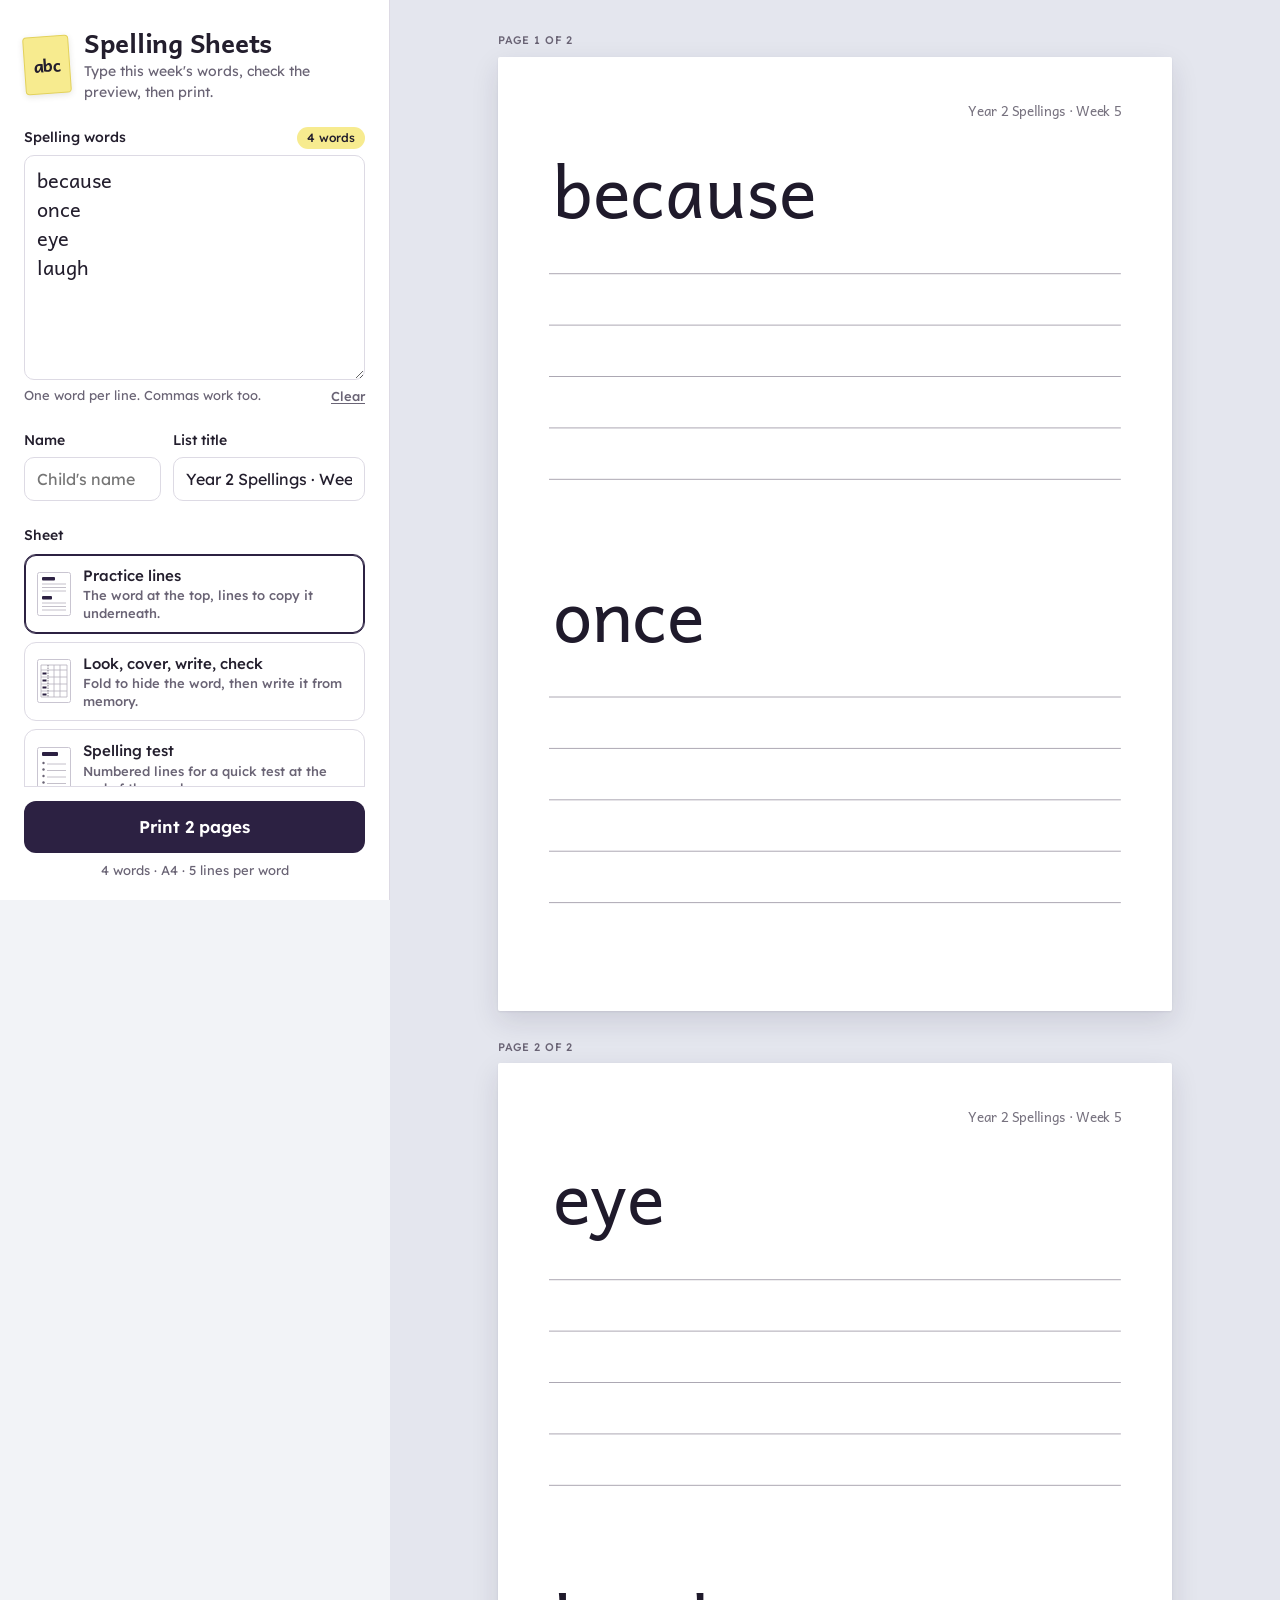
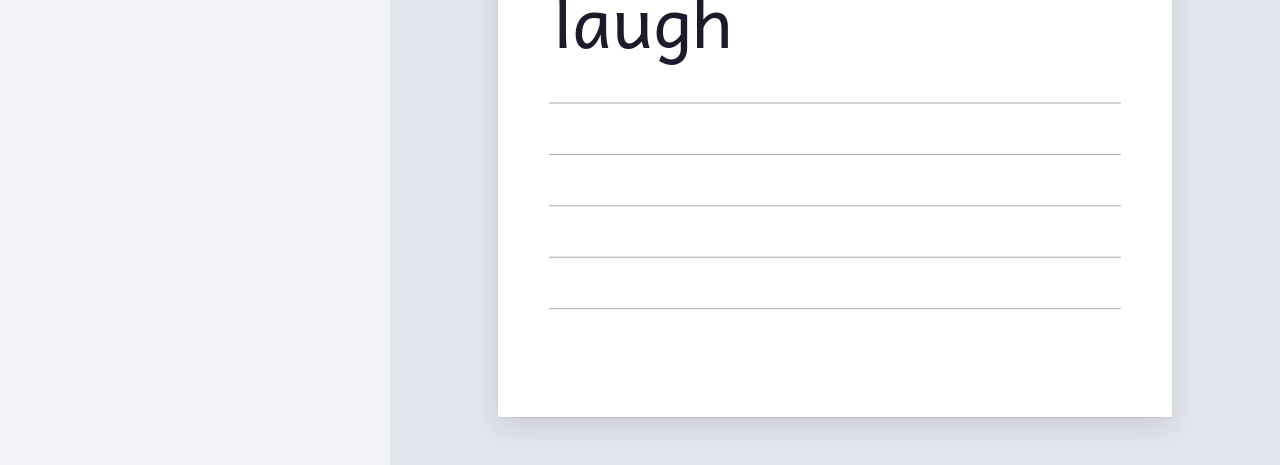
==== index.html @ 473f2532 "Add Spelling Sheets printable practice page A single offline-friendly HTML page that turns a list of" ====
<!doctype html>
<html lang="en-GB">
<head>
<meta charset="utf-8">
<meta name="viewport" content="width=device-width, initial-scale=1, viewport-fit=cover">
<title>Spelling Sheets</title>
<link rel="preconnect" href="https://fonts.googleapis.com">
<link rel="preconnect" href="https://fonts.gstatic.com" crossorigin>
<link rel="stylesheet" href="https://fonts.googleapis.com/css2?family=Andika:wght@400;700&family=Lexend:wght@400;500;600&family=Patrick+Hand&display=swap">
<style>
/* Layout: settings panel on the left, a live A4 preview on the "desk" to the right; stacks on phones. */
:root {
  --ink: #2c2142;          /* marker purple from the practice sheets */
  --ink-hover: #3d2f5c;
  --card: #f7eb8f;         /* yellow school spelling card */
  --card-edge: #e3d25a;
  --ground: #f2f3f7;
  --desk: #e4e6ee;
  --panel: #ffffff;
  --text: #231e2d;
  --muted: #6a6475;
  --line: #dddae4;
  --focus: #6a4fd6;
  --font-display: "Andika", "Century Gothic", "Avenir Next", "Trebuchet MS", sans-serif;
  --font-ui: "Lexend", "Segoe UI", "Helvetica Neue", Arial, sans-serif;
  color-scheme: light;
}

* { box-sizing: border-box; }
html, body { margin: 0; }
body {
  background: var(--ground);
  color: var(--text);
  font: 400 15px/1.5 var(--font-ui);
  -webkit-font-smoothing: antialiased;
}

.app {
  display: grid;
  grid-template-columns: minmax(320px, 390px) minmax(0, 1fr);
  min-height: 100vh;
}

/* ---------- Settings panel ---------- */
.panel {
  position: sticky;
  top: 0;
  height: 100vh;
  overflow-y: auto;
  background: var(--panel);
  border-right: 1px solid var(--line);
  padding: 28px 24px 0;
  display: flex;
  flex-direction: column;
  gap: 24px;
}

.brand { display: flex; gap: 14px; align-items: center; }
.brand-card {
  flex: none;
  width: 46px;
  height: 58px;
  border-radius: 4px;
  background: var(--card);
  border: 1px solid var(--card-edge);
  display: grid;
  place-items: center;
  font: 700 17px/1 var(--font-display);
  color: var(--text);
  transform: rotate(-4deg);
  box-shadow: 0 2px 6px rgba(60, 50, 20, 0.12);
}
.brand h1 {
  margin: 0;
  font: 700 26px/1.1 var(--font-display);
  letter-spacing: -0.01em;
}
.brand p { margin: 4px 0 0; color: var(--muted); font-size: 14px; }

.field { display: flex; flex-direction: column; gap: 6px; min-width: 0; }
.field-head { display: flex; align-items: center; justify-content: space-between; gap: 8px; }
label, legend { font-weight: 500; font-size: 14px; }
.hint { margin: 0; color: var(--muted); font-size: 13px; }

input[type="text"], textarea {
  width: 100%;
  font: 400 16px/1.4 var(--font-ui);
  color: var(--text);
  background: var(--panel);
  border: 1px solid var(--line);
  border-radius: 10px;
  padding: 10px 12px;
}
textarea {
  font: 400 20px/1.45 var(--font-display);
  resize: vertical;
  min-height: 170px;
}
input[type="text"]:focus-visible, textarea:focus-visible {
  outline: 2px solid var(--focus);
  outline-offset: 1px;
  border-color: transparent;
}

.chip {
  font-size: 12px;
  font-weight: 500;
  padding: 2px 10px;
  border-radius: 999px;
  background: var(--card);
  color: var(--text);
  font-variant-numeric: tabular-nums;
}
.link-btn {
  border: 0;
  background: none;
  padding: 2px 0;
  font: 500 13px var(--font-ui);
  color: var(--muted);
  text-decoration: underline;
  text-underline-offset: 2px;
  cursor: pointer;
}
.link-btn:hover { color: var(--text); }
.link-btn:focus-visible { outline: 2px solid var(--focus); outline-offset: 2px; border-radius: 4px; }

.pair { display: grid; grid-template-columns: 1fr 1.4fr; gap: 12px; }

fieldset { border: 0; margin: 0; padding: 0; min-width: 0; }
legend { padding: 0; margin-bottom: 8px; }

/* Sheet type cards */
.types { display: grid; gap: 8px; }
.type {
  position: relative;
  display: grid;
  grid-template-columns: 34px 1fr;
  gap: 12px;
  align-items: center;
  padding: 10px 12px;
  border: 1px solid var(--line);
  border-radius: 12px;
  cursor: pointer;
  background: var(--panel);
}
.type input { position: absolute; opacity: 0; inset: 0; margin: 0; cursor: pointer; }
.type:has(input:checked) { border-color: var(--ink); box-shadow: inset 0 0 0 1px var(--ink); }
.type:has(input:focus-visible) { outline: 2px solid var(--focus); outline-offset: 2px; }
.type svg { width: 34px; height: 44px; display: block; }
.type strong { display: block; font-weight: 500; font-size: 15px; }
.type span { display: block; color: var(--muted); font-size: 13px; line-height: 1.35; }

/* Segmented choices */
.options { display: grid; gap: 18px; }
.seg-row { display: flex; flex-wrap: wrap; gap: 6px; }
.seg-row label { position: relative; font-weight: 400; }
.seg-row input { position: absolute; opacity: 0; inset: 0; margin: 0; cursor: pointer; }
.seg-row span {
  display: inline-flex;
  align-items: center;
  justify-content: center;
  min-width: 44px;
  height: 38px;
  padding: 0 14px;
  border: 1px solid var(--line);
  border-radius: 10px;
  background: var(--panel);
  font-size: 14px;
  white-space: nowrap;
}
.seg-row label:hover span { border-color: #bdb8c8; }
.seg-row input:checked + span { background: var(--card); border-color: var(--card-edge); font-weight: 600; }
.seg-row input:focus-visible + span { outline: 2px solid var(--focus); outline-offset: 2px; }

.check { display: flex; gap: 10px; align-items: flex-start; font-weight: 400; cursor: pointer; }
.check input { width: 20px; height: 20px; margin: 1px 0 0; accent-color: var(--ink); flex: none; }
.check small { display: block; color: var(--muted); font-size: 13px; }

/* Print button stays in reach while the settings scroll */
.print-box {
  position: sticky;
  bottom: 0;
  margin-top: auto;
  padding: 14px 0 calc(20px + env(safe-area-inset-bottom, 0px));
  background: var(--panel);
  border-top: 1px solid var(--line);
  display: grid;
  gap: 8px;
}
.btn-primary {
  height: 52px;
  border: 0;
  border-radius: 12px;
  background: var(--ink);
  color: #ffffff;
  font: 600 17px var(--font-ui);
  cursor: pointer;
}
.btn-primary:hover { background: var(--ink-hover); }
.btn-primary:focus-visible { outline: 3px solid var(--focus); outline-offset: 2px; }
.btn-primary:disabled { opacity: 0.4; cursor: not-allowed; }
.summary { margin: 0; text-align: center; font-size: 13px; color: var(--muted); font-variant-numeric: tabular-nums; }

/* ---------- Preview ---------- */
.preview {
  --z: 0.6;
  background: var(--desk);
  padding: 32px 24px 48px;
  min-width: 0;
}
.sheets { display: flex; flex-direction: column; align-items: center; gap: 28px; }
.page { display: flex; flex-direction: column; gap: 8px; }
.page-label {
  margin: 0;
  font-size: 11px;
  font-weight: 500;
  letter-spacing: 0.08em;
  text-transform: uppercase;
  color: var(--muted);
}
.sheet-wrap {
  width: calc(210mm * var(--z));
  height: calc(297mm * var(--z));
  overflow: hidden;
  border-radius: 2px;
  box-shadow: 0 1px 2px rgba(35, 25, 60, 0.08), 0 10px 28px rgba(35, 25, 60, 0.12);
}
.empty {
  margin: 80px auto;
  max-width: 28ch;
  text-align: center;
  color: var(--muted);
  font-size: 16px;
}

/* ---------- The printed sheet (all sizes in mm) ---------- */
.sheet {
  width: 210mm;
  height: 297mm;
  padding: 14mm 16mm;
  background: #ffffff;
  color: #1f1a2b;
  font-family: var(--sheet-font, var(--font-display));
  overflow: hidden;
  transform: scale(var(--z));
  transform-origin: 0 0;
  display: flex;
  flex-direction: column;
}
.sheet svg { display: block; overflow: visible; }

.sheet-head {
  flex: none;
  display: flex;
  justify-content: space-between;
  gap: 6mm;
  font-size: 4.2mm;
  line-height: 1.2;
  color: #77727f;
}

.blocks { display: flex; flex-direction: column; gap: 8mm; }
.block { flex: none; display: flex; flex-direction: column; }
.model {
  flex: none;
  display: flex;
  align-items: center;
  line-height: 1;
  white-space: nowrap;
  padding-left: 1mm;
}

.lcwc { display: grid; border-top: 0.3mm solid #b5b0bd; border-left: 0.3mm solid #b5b0bd; }
.lcwc > div {
  border-right: 0.3mm solid #b5b0bd;
  border-bottom: 0.3mm solid #b5b0bd;
  display: flex;
  align-items: center;
  justify-content: center;
  min-width: 0;
}
.lcwc .th { font-size: 3.6mm; font-weight: 700; color: #4a4455; text-align: center; line-height: 1.1; padding: 0 1mm; }
.lcwc .fold { border-right: 0.5mm dashed #8d8896; }
.lcwc .look { justify-content: flex-start; padding-left: 3mm; white-space: nowrap; line-height: 1; }
.lcwc .box { width: 7mm; height: 7mm; border: 0.3mm solid #8d8896; border-radius: 1.2mm; }
.fold-note { margin: 3mm 0 0; font-size: 3.4mm; color: #77727f; }

.test-head { flex: none; display: flex; flex-direction: column; gap: 2mm; }
.test-head h2 { margin: 0; font-size: 9mm; line-height: 1; font-weight: 700; }
.test-head .sub { margin: 0; font-size: 4.4mm; color: #77727f; }
.test-meta { display: flex; justify-content: space-between; gap: 6mm; margin-top: 3mm; font-size: 4.6mm; }

/* ---------- Phones ---------- */
@media (max-width: 860px) {
  .app { grid-template-columns: minmax(0, 1fr); }
  .panel {
    position: static;
    height: auto;
    overflow: visible;
    border-right: 0;
    border-bottom: 1px solid var(--line);
    padding: 22px 16px 0;
  }
  .preview { padding: 24px 16px 150px; }
  .print-box {
    position: fixed;
    left: 0;
    right: 0;
    z-index: 10;
    padding: 12px 16px calc(12px + env(safe-area-inset-bottom, 0px));
    box-shadow: 0 -6px 20px rgba(35, 25, 60, 0.08);
  }
  .panel { padding-bottom: 8px; }
}
@media (max-width: 380px) {
  .pair { grid-template-columns: 1fr; }
}

/* ---------- Printing ---------- */
@page { size: A4 portrait; margin: 0; }
@media print {
  html, body { background: #ffffff; }
  .panel, .page-label, .empty { display: none !important; }
  .app { display: block; min-height: 0; }
  .preview { padding: 0; background: #ffffff; }
  .sheets { display: block; }
  .page { display: block; break-after: page; page-break-after: always; }
  .page:last-child { break-after: auto; page-break-after: auto; }
  .sheet-wrap { width: auto; height: auto; box-shadow: none; border-radius: 0; overflow: visible; }
  .sheet { transform: none; height: 296.5mm; }
}
@media (prefers-reduced-motion: reduce) {
  * { transition: none !important; }
}
</style>
</head>
<body>
<div class="app">
  <form class="panel" id="controls" autocomplete="off" novalidate>
    <header class="brand">
      <div class="brand-card" aria-hidden="true">abc</div>
      <div>
        <h1>Spelling Sheets</h1>
        <p>Type this week's words, check the preview, then print.</p>
      </div>
    </header>

    <div class="field">
      <div class="field-head">
        <label for="words">Spelling words</label>
        <span class="chip" id="wordCount">0 words</span>
      </div>
      <textarea id="words" name="words" rows="7" spellcheck="false" autocapitalize="off" autocorrect="off"></textarea>
      <div class="field-head">
        <p class="hint">One word per line. Commas work too.</p>
        <button type="button" class="link-btn" id="clearWords">Clear</button>
      </div>
    </div>

    <div class="pair">
      <div class="field">
        <label for="name">Name</label>
        <input type="text" id="name" name="name" autocapitalize="words" placeholder="Child's name">
      </div>
      <div class="field">
        <label for="title">List title</label>
        <input type="text" id="title" name="title">
      </div>
    </div>

    <fieldset>
      <legend>Sheet</legend>
      <div class="types">
        <label class="type">
          <input type="radio" name="type" value="practice">
          <svg viewBox="0 0 34 44" aria-hidden="true"><rect x="0.5" y="0.5" width="33" height="43" rx="2" fill="#fff" stroke="#c9c5d1"/><rect x="5" y="5" width="13" height="3.5" rx="1" fill="#2c2142"/><path d="M5 12h24M5 15.5h24M5 19h24" stroke="#b5b0bd" stroke-width="0.8"/><rect x="5" y="24" width="10" height="3.5" rx="1" fill="#2c2142"/><path d="M5 31h24M5 34.5h24M5 38h24" stroke="#b5b0bd" stroke-width="0.8"/></svg>
          <div><strong>Practice lines</strong><span>The word at the top, lines to copy it underneath.</span></div>
        </label>
        <label class="type">
          <input type="radio" name="type" value="lcwc">
          <svg viewBox="0 0 34 44" aria-hidden="true"><rect x="0.5" y="0.5" width="33" height="43" rx="2" fill="#fff" stroke="#c9c5d1"/><path d="M4 6h26v32H4zM4 11h26M4 18h26M4 25h26M4 32h26M17 6v32M23 6v32" fill="none" stroke="#b5b0bd" stroke-width="0.8"/><path d="M11 6v32" stroke="#6a6475" stroke-width="0.8" stroke-dasharray="1.5 1"/><path d="M5.5 14.5h4M5.5 21.5h4M5.5 28.5h4M5.5 35.5h4" stroke="#2c2142" stroke-width="2"/></svg>
          <div><strong>Look, cover, write, check</strong><span>Fold to hide the word, then write it from memory.</span></div>
        </label>
        <label class="type">
          <input type="radio" name="type" value="test">
          <svg viewBox="0 0 34 44" aria-hidden="true"><rect x="0.5" y="0.5" width="33" height="43" rx="2" fill="#fff" stroke="#c9c5d1"/><rect x="5" y="5" width="16" height="4" rx="1" fill="#2c2142"/><g fill="#6a6475"><circle cx="6.5" cy="16" r="1.2"/><circle cx="6.5" cy="22.5" r="1.2"/><circle cx="6.5" cy="29" r="1.2"/><circle cx="6.5" cy="35.5" r="1.2"/></g><path d="M10 17h19M10 23.5h19M10 30h19M10 36.5h19" stroke="#b5b0bd" stroke-width="0.8"/></svg>
          <div><strong>Spelling test</strong><span>Numbered lines for a quick test at the end of the week.</span></div>
        </label>
      </div>
    </fieldset>

    <div class="options">
      <fieldset data-for="practice">
        <legend>Words per page</legend>
        <div class="seg-row">
          <label><input type="radio" name="perPage" value="1"><span>1</span></label>
          <label><input type="radio" name="perPage" value="2"><span>2</span></label>
          <label><input type="radio" name="perPage" value="3"><span>3</span></label>
          <label><input type="radio" name="perPage" value="4"><span>4</span></label>
        </div>
      </fieldset>

      <fieldset>
        <legend>Line size</legend>
        <div class="seg-row">
          <label><input type="radio" name="size" value="big"><span>Big</span></label>
          <label><input type="radio" name="size" value="medium"><span>Medium</span></label>
          <label><input type="radio" name="size" value="small"><span>Small</span></label>
        </div>
      </fieldset>

      <fieldset>
        <legend>Lines</legend>
        <div class="seg-row">
          <label><input type="radio" name="lines" value="plain"><span>Plain lines</span></label>
          <label><input type="radio" name="lines" value="guides"><span>Handwriting guides</span></label>
        </div>
      </fieldset>

      <fieldset>
        <legend>Letters</legend>
        <div class="seg-row">
          <label><input type="radio" name="letters" value="print"><span>School print</span></label>
          <label><input type="radio" name="letters" value="hand"><span>Handwritten</span></label>
        </div>
      </fieldset>

      <label class="check" data-for="practice">
        <input type="checkbox" name="trace">
        <span>Trace the word first<small>Adds a pale copy of the word on the first line to write over.</small></span>
      </label>
    </div>

    <div class="print-box">
      <button type="button" class="btn-primary" id="printBtn">Print</button>
      <p class="summary" id="summary"></p>
    </div>
  </form>

  <main class="preview" id="preview" aria-label="Print preview">
    <div class="sheets" id="sheets"></div>
  </main>
</div>

<script>
(() => {
  "use strict";

  const STORE_KEY = "spelling-sheets:v1";

  // A4 in millimetres. Everything on the sheet is laid out in mm so print matches the preview.
  const PAGE_W = 210;
  const PAGE_H = 297;
  const PAD_X = 16;
  const PAD_Y = 14;
  const CONTENT_W = PAGE_W - PAD_X * 2;
  const CONTENT_H = PAGE_H - PAD_Y * 2 - 1;
  const HEAD_H = 12;
  const BLOCK_GAP = 8;
  const PX_PER_MM = 96 / 25.4;

  const FAMILIES = { print: "Andika", hand: "Patrick Hand" };
  const FALLBACK = '"Century Gothic", "Avenir Next", "Trebuchet MS", sans-serif';

  // Gap between writing lines. Handwriting guides need more room for their four lines.
  const PITCH = {
    plain: { big: 16, medium: 13, small: 10 },
    guides: { big: 24, medium: 19, small: 15 },
  };
  // Share of each line's height that the letters fill; the rest is breathing room.
  const ZONE = { plain: 0.85, guides: 0.7 };
  // Size of the model word at the top of each practice block, by words per page.
  const MODEL_SIZE = { 1: 30, 2: 22, 3: 17, 4: 14 };
  const LCWC_COLS = [48, 52, 13, 52, 13];
  const LCWC_HEADINGS = ["Look and say", "Cover and write", "Check", "Write it again", "Check"];

  const COLOURS = {
    rule: "#a9a5b0",
    guide: "#c4c0ca",
    base: "#8d8896",
    trace: "#cac6d0",
    number: "#77727f",
  };

  const DEFAULTS = {
    words: "because\nonce\neye\nlaugh",
    name: "",
    title: "Year 2 Spellings · Week 5",
    type: "practice",
    perPage: "2",
    size: "big",
    lines: "plain",
    letters: "print",
    trace: false,
  };

  const form = document.getElementById("controls");
  const preview = document.getElementById("preview");
  const sheetsEl = document.getElementById("sheets");
  const printBtn = document.getElementById("printBtn");
  const summaryEl = document.getElementById("summary");
  const wordCountEl = document.getElementById("wordCount");

  const state = loadState();

  function loadState() {
    try {
      const saved = JSON.parse(localStorage.getItem(STORE_KEY) || "null");
      if (saved && typeof saved === "object") return { ...DEFAULTS, ...saved };
    } catch (e) { /* storage unavailable: use defaults */ }
    return { ...DEFAULTS };
  }

  function saveState() {
    try { localStorage.setItem(STORE_KEY, JSON.stringify(state)); } catch (e) { /* not saved, still works */ }
  }

  // ---------- Helpers ----------

  const r2 = (n) => Math.round(n * 100) / 100;
  const plural = (n, word) => `${n} ${word}${n === 1 ? "" : "s"}`;

  function esc(text) {
    return String(text).replace(/[&<>"']/g, (c) => ({ "&": "&amp;", "<": "&lt;", ">": "&gt;", '"': "&quot;", "'": "&#39;" }[c]));
  }

  function chunk(list, size) {
    const out = [];
    for (let i = 0; i < list.length; i += size) out.push(list.slice(i, i + size));
    return out;
  }

  function parseWords(text) {
    const seen = new Set();
    return text
      .split(/[\n,;]+/)
      .map((w) => w.replace(/^\s*\d+[.)]\s*/, "").trim().replace(/\s+/g, " "))
      .filter((w) => {
        const key = w.toLowerCase();
        if (!w || seen.has(key)) return false;
        seen.add(key);
        return true;
      });
  }

  // ---------- Font measuring (so trace letters sit exactly on the lines) ----------

  const ctx = document.createElement("canvas").getContext("2d");
  const metricCache = new Map();

  function fontCss(family, weight = 400) {
    return `${weight} 100px "${family}", ${FALLBACK}`;
  }

  // Heights in em: top of tall letters, top of small letters, bottom of tails.
  function fontMetrics(family) {
    if (metricCache.has(family)) return metricCache.get(family);
    ctx.font = fontCss(family);
    const asc = ctx.measureText("bdhkl").actualBoundingBoxAscent / 100;
    const xh = ctx.measureText("xvwz").actualBoundingBoxAscent / 100;
    const desc = ctx.measureText("gjpqy").actualBoundingBoxDescent / 100;
    const ok = asc > 0.4 && xh > 0.25 && desc > 0.1 && xh < asc;
    const m = ok ? { asc, xh, desc } : { asc: 0.74, xh: 0.5, desc: 0.24 };
    metricCache.set(family, m);
    return m;
  }

  function widthEm(text, family, weight = 400) {
    ctx.font = fontCss(family, weight);
    return ctx.measureText(text).width / 100 || text.length * 0.55;
  }

  // ---------- Drawing ----------

  function hline(x1, x2, y, colour, width, dash) {
    const dashAttr = dash ? ` stroke-dasharray="${dash}"` : "";
    return `<line x1="${r2(x1)}" x2="${r2(x2)}" y1="${r2(y)}" y2="${r2(y)}" stroke="${colour}" stroke-width="${width}"${dashAttr}/>`;
  }

  // A stack of writing lines as one SVG, in mm. Optional pale trace word on the first line,
  // and optional numbers down the left for the test sheet.
  function writingLines({ width, rows, pitch, family, trace = null, numberFrom = null, indent = 0 }) {
    const style = state.lines;
    const m = fontMetrics(family);
    const size = (ZONE[style] * pitch) / (m.asc + m.desc);
    const top = (pitch - (m.asc + m.desc) * size) / 2;
    const height = rows * pitch;
    let out = "";

    for (let i = 0; i < rows; i++) {
      const base = i * pitch + top + m.asc * size;
      if (style === "guides") {
        out += hline(indent, width, base - m.asc * size, COLOURS.guide, 0.25);
        out += hline(indent, width, base - m.xh * size, COLOURS.guide, 0.25, "1.6 1.2");
        out += hline(indent, width, base, COLOURS.base, 0.35);
      } else {
        out += hline(indent, width, base, COLOURS.rule, 0.3);
      }
      if (numberFrom !== null) {
        out += `<text x="0" y="${r2(base)}" font-size="${r2(Math.min(size * 0.55, 7))}" fill="${COLOURS.number}">${numberFrom + i}.</text>`;
      }
      if (trace && i === 0) {
        const fit = Math.min(size, (width - indent - 4) / widthEm(trace, family));
        out += `<text x="${r2(indent + 2)}" y="${r2(base)}" font-size="${r2(fit)}" fill="${COLOURS.trace}">${esc(trace)}</text>`;
      }
    }
    return `<svg width="${r2(width)}mm" height="${r2(height)}mm" viewBox="0 0 ${r2(width)} ${r2(height)}" aria-hidden="true">${out}</svg>`;
  }

  function hasHead() {
    return Boolean(state.name.trim() || state.title.trim());
  }

  function sheetHead() {
    if (!hasHead()) return "";
    return `<header class="sheet-head" style="height:${HEAD_H}mm"><span>${esc(state.name.trim())}</span><span>${esc(state.title.trim())}</span></header>`;
  }

  // ---------- Sheet types ----------

  function practicePages(words) {
    const per = Number(state.perPage) || 2;
    const family = FAMILIES[state.letters];
    const pitch = PITCH[state.lines][state.size];
    const headH = hasHead() ? HEAD_H : 0;
    const blockH = (CONTENT_H - headH - (per - 1) * BLOCK_GAP) / per;
    const modelMax = MODEL_SIZE[per];
    const modelH = modelMax * 1.35;
    const rows = Math.max(1, Math.floor((blockH - modelH) / pitch));

    const pages = chunk(words, per).map((group) => {
      const blocks = group.map((word) => {
        const size = Math.min(modelMax, (CONTENT_W - 4) / widthEm(word, family));
        return `<section class="block" style="height:${r2(blockH)}mm">
          <div class="model" style="height:${r2(modelH)}mm;font-size:${r2(size)}mm">${esc(word)}</div>
          ${writingLines({ width: CONTENT_W, rows, pitch, family, trace: state.trace ? word : null })}
        </section>`;
      });
      return `${sheetHead()}<div class="blocks">${blocks.join("")}</div>`;
    });
    return { pages, detail: `${plural(rows, "line")} per word` };
  }

  function lcwcPages(words) {
    const family = FAMILIES[state.letters];
    const pitch = PITCH[state.lines][state.size];
    const rowH = pitch + 6;
    const tableHeadH = 11;
    const noteH = 9;
    const headH = hasHead() ? HEAD_H : 0;
    const perPage = Math.max(1, Math.floor((CONTENT_H - headH - tableHeadH - noteH) / rowH));
    const cols = LCWC_COLS.map((w) => `${w}mm`).join(" ");
    const heads = LCWC_HEADINGS.map((h, i) => `<div class="th${i === 0 ? " fold" : ""}">${h}</div>`).join("");
    const write = (w) => `<div>${writingLines({ width: w - 5, rows: 1, pitch, family })}</div>`;
    const tick = `<div><span class="box"></span></div>`;

    const pages = chunk(words, perPage).map((group) => {
      const rows = group.map((word) => {
        const size = Math.min(rowH * 0.48, (LCWC_COLS[0] - 7) / widthEm(word, family));
        return `<div class="look fold" style="font-size:${r2(size)}mm">${esc(word)}</div>${write(LCWC_COLS[1])}${tick}${write(LCWC_COLS[3])}${tick}`;
      });
      return `${sheetHead()}
        <div class="lcwc" style="grid-template-columns:${cols};grid-template-rows:${tableHeadH}mm;grid-auto-rows:${rowH}mm">${heads}${rows.join("")}</div>
        <p class="fold-note">Fold along the dashed line to hide the words.</p>`;
    });
    return { pages, detail: `${plural(perPage, "word")} per page` };
  }

  function testPages(words) {
    const family = FAMILIES[state.letters];
    const pitch = PITCH[state.lines][state.size] * 1.15;
    const testHeadH = 32;
    const perPage = Math.max(1, Math.floor((CONTENT_H - testHeadH) / pitch));
    const name = state.name.trim();

    const testHead = `<header class="test-head" style="height:${testHeadH}mm">
        <h2>Spelling test</h2>
        ${state.title.trim() ? `<p class="sub">${esc(state.title.trim())}</p>` : ""}
        <div class="test-meta">
          <span>Name: ${name ? esc(name) : "______________"}</span>
          <span>Date: ____________</span>
          <span>Score: ____ / ${words.length}</span>
        </div>
      </header>`;

    const pages = chunk(words, perPage).map((group, i) =>
      `${i === 0 ? testHead : sheetHead()}${writingLines({ width: CONTENT_W, rows: group.length, pitch, family, numberFrom: i * perPage + 1, indent: 12 })}`
    );
    return { pages, detail: "read the words out loud" };
  }

  const BUILDERS = { practice: practicePages, lcwc: lcwcPages, test: testPages };

  // ---------- Render ----------

  function render() {
    const words = parseWords(state.words);
    wordCountEl.textContent = plural(words.length, "word");

    document.querySelectorAll("[data-for]").forEach((el) => {
      el.hidden = !el.dataset.for.split(" ").includes(state.type);
    });

    sheetsEl.style.setProperty("--sheet-font", `"${FAMILIES[state.letters]}", ${FALLBACK}`);

    if (!words.length) {
      sheetsEl.innerHTML = `<p class="empty">Type a spelling word and the sheets will appear here.</p>`;
      printBtn.disabled = true;
      printBtn.textContent = "Print";
      summaryEl.textContent = "Add at least one word to print.";
      return;
    }

    const build = BUILDERS[state.type] || practicePages;
    const { pages, detail } = build(words);
    sheetsEl.innerHTML = pages
      .map((html, i) => `<div class="page">
          <p class="page-label">Page ${i + 1} of ${pages.length}</p>
          <div class="sheet-wrap"><div class="sheet">${html}</div></div>
        </div>`)
      .join("");

    printBtn.disabled = false;
    printBtn.textContent = `Print ${plural(pages.length, "page")}`;
    summaryEl.textContent = `${plural(words.length, "word")} · A4 · ${detail}`;
  }

  function fitPreview() {
    const available = preview.clientWidth - 48;
    const zoom = Math.max(0.2, Math.min(0.85, available / (PAGE_W * PX_PER_MM)));
    preview.style.setProperty("--z", zoom.toFixed(3));
  }

  // ---------- Controls ----------

  function fillControls() {
    for (const el of form.elements) {
      if (!el.name || !(el.name in state)) continue;
      if (el.type === "radio") el.checked = String(state[el.name]) === el.value;
      else if (el.type === "checkbox") el.checked = Boolean(state[el.name]);
      else el.value = state[el.name];
    }
  }

  function onChange(e) {
    const el = e.target;
    if (!el.name || !(el.name in state)) return;
    if (el.type === "radio") { if (el.checked) state[el.name] = el.value; }
    else if (el.type === "checkbox") state[el.name] = el.checked;
    else state[el.name] = el.value;
    saveState();
    render();
  }

  form.addEventListener("input", onChange);
  form.addEventListener("change", onChange);
  form.addEventListener("submit", (e) => e.preventDefault());

  document.getElementById("clearWords").addEventListener("click", () => {
    state.words = "";
    form.elements.words.value = "";
    saveState();
    render();
    form.elements.words.focus();
  });

  printBtn.addEventListener("click", async () => {
    try { await document.fonts.ready; } catch (e) { /* print anyway */ }
    window.print();
  });

  if ("ResizeObserver" in window) new ResizeObserver(fitPreview).observe(preview);
  else window.addEventListener("resize", fitPreview);

  fillControls();
  fitPreview();
  render();

  // Measure again once the web fonts arrive, so letters line up with the guides.
  if (document.fonts && document.fonts.load) {
    Promise.all([
      document.fonts.load('400 40px "Andika"'),
      document.fonts.load('700 40px "Andika"'),
      document.fonts.load('400 40px "Patrick Hand"'),
    ]).catch(() => {}).then(() => {
      metricCache.clear();
      render();
    });
  }
})();
</script>
</body>
</html>
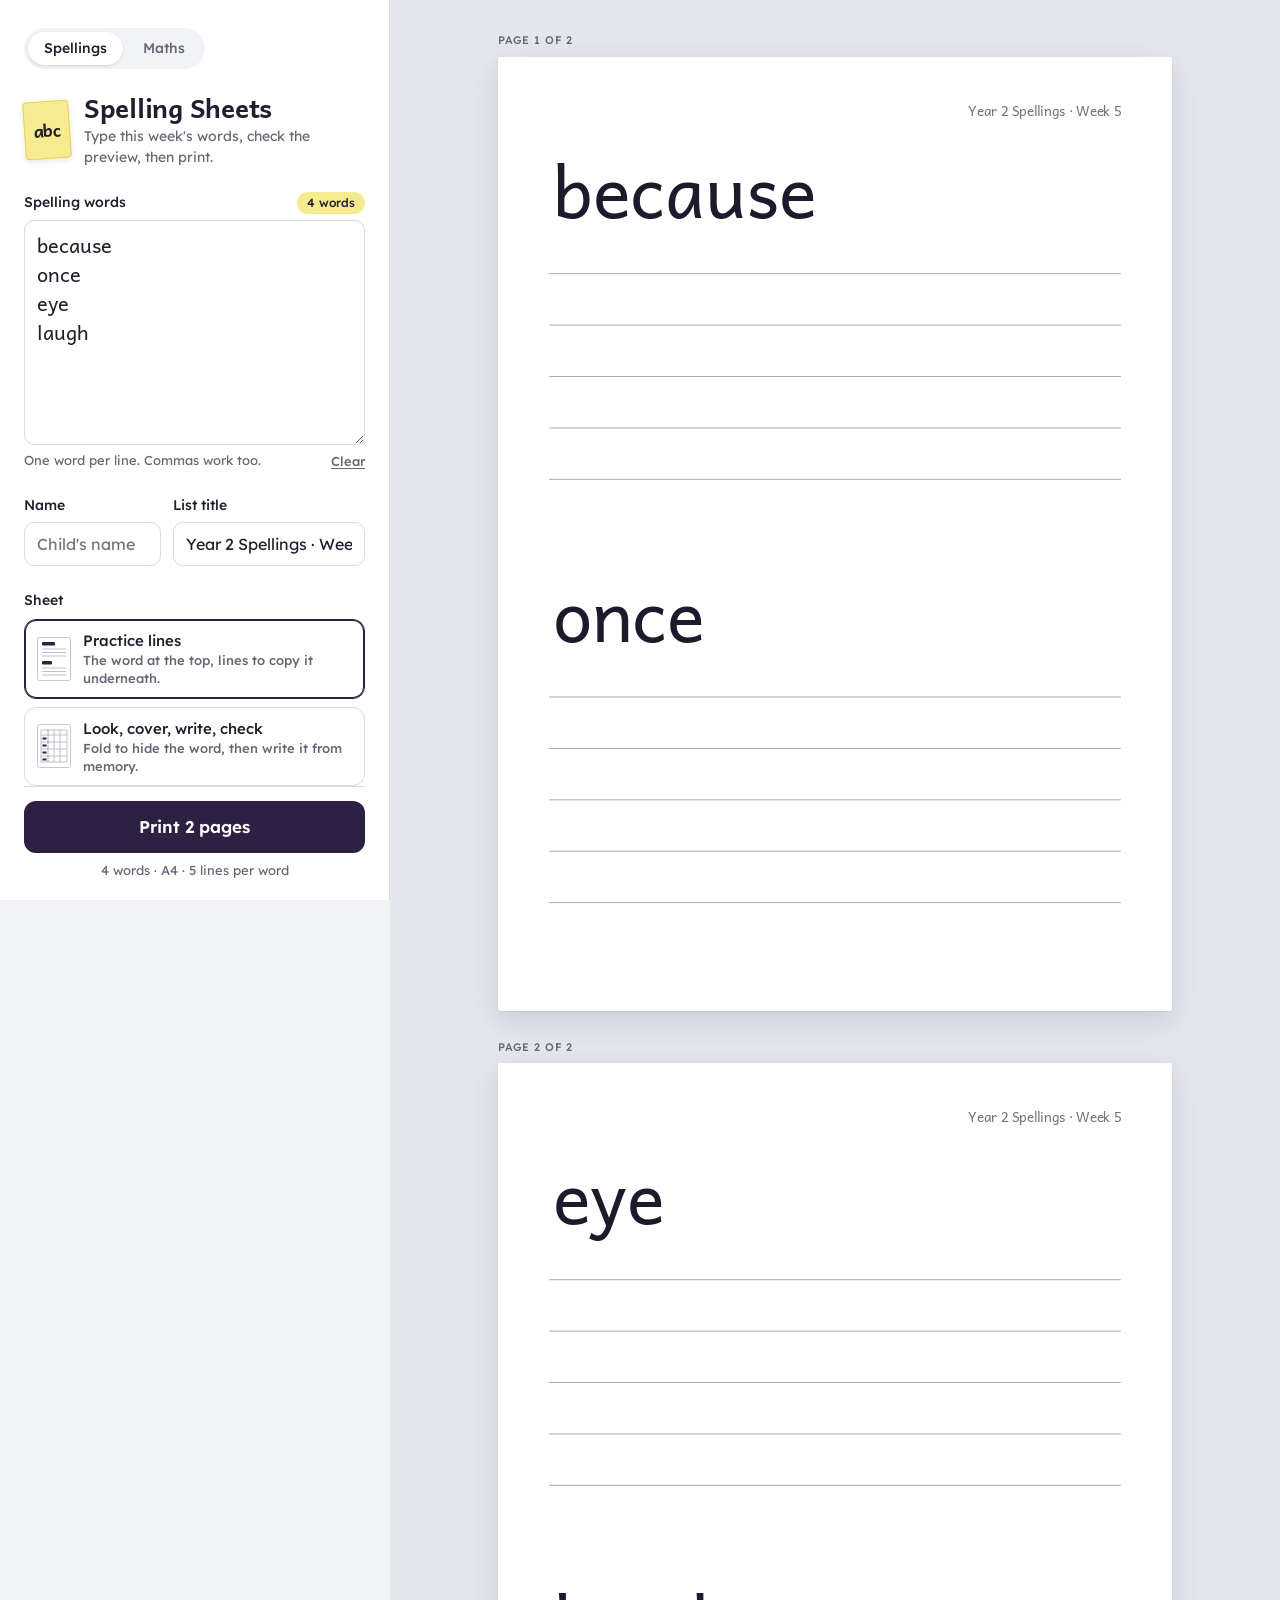
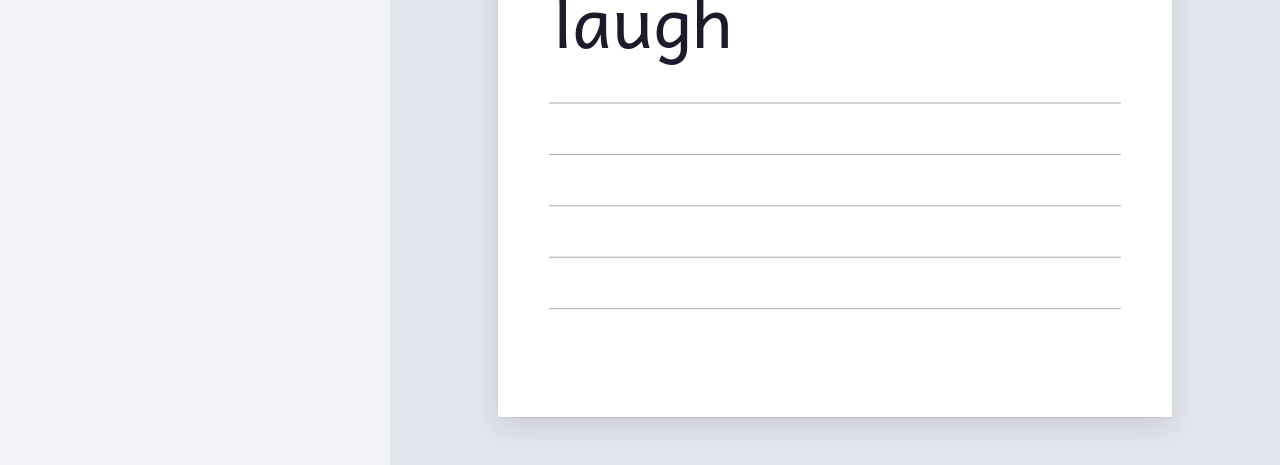
==== commit 90773e14: "Add Maths Sheets page and share code between pages New maths.html makes printable A4 sheets with two" ====
--- a/index.html
+++ b/index.html
@@ -7,258 +7,9 @@
 <link rel="preconnect" href="https://fonts.googleapis.com">
 <link rel="preconnect" href="https://fonts.gstatic.com" crossorigin>
 <link rel="stylesheet" href="https://fonts.googleapis.com/css2?family=Andika:wght@400;700&family=Lexend:wght@400;500;600&family=Patrick+Hand&display=swap">
+<link rel="stylesheet" href="app.css">
 <style>
-/* Layout: settings panel on the left, a live A4 preview on the "desk" to the right; stacks on phones. */
-:root {
-  --ink: #2c2142;          /* marker purple from the practice sheets */
-  --ink-hover: #3d2f5c;
-  --card: #f7eb8f;         /* yellow school spelling card */
-  --card-edge: #e3d25a;
-  --ground: #f2f3f7;
-  --desk: #e4e6ee;
-  --panel: #ffffff;
-  --text: #231e2d;
-  --muted: #6a6475;
-  --line: #dddae4;
-  --focus: #6a4fd6;
-  --font-display: "Andika", "Century Gothic", "Avenir Next", "Trebuchet MS", sans-serif;
-  --font-ui: "Lexend", "Segoe UI", "Helvetica Neue", Arial, sans-serif;
-  color-scheme: light;
-}
-
-* { box-sizing: border-box; }
-html, body { margin: 0; }
-body {
-  background: var(--ground);
-  color: var(--text);
-  font: 400 15px/1.5 var(--font-ui);
-  -webkit-font-smoothing: antialiased;
-}
-
-.app {
-  display: grid;
-  grid-template-columns: minmax(320px, 390px) minmax(0, 1fr);
-  min-height: 100vh;
-}
-
-/* ---------- Settings panel ---------- */
-.panel {
-  position: sticky;
-  top: 0;
-  height: 100vh;
-  overflow-y: auto;
-  background: var(--panel);
-  border-right: 1px solid var(--line);
-  padding: 28px 24px 0;
-  display: flex;
-  flex-direction: column;
-  gap: 24px;
-}
-
-.brand { display: flex; gap: 14px; align-items: center; }
-.brand-card {
-  flex: none;
-  width: 46px;
-  height: 58px;
-  border-radius: 4px;
-  background: var(--card);
-  border: 1px solid var(--card-edge);
-  display: grid;
-  place-items: center;
-  font: 700 17px/1 var(--font-display);
-  color: var(--text);
-  transform: rotate(-4deg);
-  box-shadow: 0 2px 6px rgba(60, 50, 20, 0.12);
-}
-.brand h1 {
-  margin: 0;
-  font: 700 26px/1.1 var(--font-display);
-  letter-spacing: -0.01em;
-}
-.brand p { margin: 4px 0 0; color: var(--muted); font-size: 14px; }
-
-.field { display: flex; flex-direction: column; gap: 6px; min-width: 0; }
-.field-head { display: flex; align-items: center; justify-content: space-between; gap: 8px; }
-label, legend { font-weight: 500; font-size: 14px; }
-.hint { margin: 0; color: var(--muted); font-size: 13px; }
-
-input[type="text"], textarea {
-  width: 100%;
-  font: 400 16px/1.4 var(--font-ui);
-  color: var(--text);
-  background: var(--panel);
-  border: 1px solid var(--line);
-  border-radius: 10px;
-  padding: 10px 12px;
-}
-textarea {
-  font: 400 20px/1.45 var(--font-display);
-  resize: vertical;
-  min-height: 170px;
-}
-input[type="text"]:focus-visible, textarea:focus-visible {
-  outline: 2px solid var(--focus);
-  outline-offset: 1px;
-  border-color: transparent;
-}
-
-.chip {
-  font-size: 12px;
-  font-weight: 500;
-  padding: 2px 10px;
-  border-radius: 999px;
-  background: var(--card);
-  color: var(--text);
-  font-variant-numeric: tabular-nums;
-}
-.link-btn {
-  border: 0;
-  background: none;
-  padding: 2px 0;
-  font: 500 13px var(--font-ui);
-  color: var(--muted);
-  text-decoration: underline;
-  text-underline-offset: 2px;
-  cursor: pointer;
-}
-.link-btn:hover { color: var(--text); }
-.link-btn:focus-visible { outline: 2px solid var(--focus); outline-offset: 2px; border-radius: 4px; }
-
-.pair { display: grid; grid-template-columns: 1fr 1.4fr; gap: 12px; }
-
-fieldset { border: 0; margin: 0; padding: 0; min-width: 0; }
-legend { padding: 0; margin-bottom: 8px; }
-
-/* Sheet type cards */
-.types { display: grid; gap: 8px; }
-.type {
-  position: relative;
-  display: grid;
-  grid-template-columns: 34px 1fr;
-  gap: 12px;
-  align-items: center;
-  padding: 10px 12px;
-  border: 1px solid var(--line);
-  border-radius: 12px;
-  cursor: pointer;
-  background: var(--panel);
-}
-.type input { position: absolute; opacity: 0; inset: 0; margin: 0; cursor: pointer; }
-.type:has(input:checked) { border-color: var(--ink); box-shadow: inset 0 0 0 1px var(--ink); }
-.type:has(input:focus-visible) { outline: 2px solid var(--focus); outline-offset: 2px; }
-.type svg { width: 34px; height: 44px; display: block; }
-.type strong { display: block; font-weight: 500; font-size: 15px; }
-.type span { display: block; color: var(--muted); font-size: 13px; line-height: 1.35; }
-
-/* Segmented choices */
-.options { display: grid; gap: 18px; }
-.seg-row { display: flex; flex-wrap: wrap; gap: 6px; }
-.seg-row label { position: relative; font-weight: 400; }
-.seg-row input { position: absolute; opacity: 0; inset: 0; margin: 0; cursor: pointer; }
-.seg-row span {
-  display: inline-flex;
-  align-items: center;
-  justify-content: center;
-  min-width: 44px;
-  height: 38px;
-  padding: 0 14px;
-  border: 1px solid var(--line);
-  border-radius: 10px;
-  background: var(--panel);
-  font-size: 14px;
-  white-space: nowrap;
-}
-.seg-row label:hover span { border-color: #bdb8c8; }
-.seg-row input:checked + span { background: var(--card); border-color: var(--card-edge); font-weight: 600; }
-.seg-row input:focus-visible + span { outline: 2px solid var(--focus); outline-offset: 2px; }
-
-.check { display: flex; gap: 10px; align-items: flex-start; font-weight: 400; cursor: pointer; }
-.check input { width: 20px; height: 20px; margin: 1px 0 0; accent-color: var(--ink); flex: none; }
-.check small { display: block; color: var(--muted); font-size: 13px; }
-
-/* Print button stays in reach while the settings scroll */
-.print-box {
-  position: sticky;
-  bottom: 0;
-  margin-top: auto;
-  padding: 14px 0 calc(20px + env(safe-area-inset-bottom, 0px));
-  background: var(--panel);
-  border-top: 1px solid var(--line);
-  display: grid;
-  gap: 8px;
-}
-.btn-primary {
-  height: 52px;
-  border: 0;
-  border-radius: 12px;
-  background: var(--ink);
-  color: #ffffff;
-  font: 600 17px var(--font-ui);
-  cursor: pointer;
-}
-.btn-primary:hover { background: var(--ink-hover); }
-.btn-primary:focus-visible { outline: 3px solid var(--focus); outline-offset: 2px; }
-.btn-primary:disabled { opacity: 0.4; cursor: not-allowed; }
-.summary { margin: 0; text-align: center; font-size: 13px; color: var(--muted); font-variant-numeric: tabular-nums; }
-
-/* ---------- Preview ---------- */
-.preview {
-  --z: 0.6;
-  background: var(--desk);
-  padding: 32px 24px 48px;
-  min-width: 0;
-}
-.sheets { display: flex; flex-direction: column; align-items: center; gap: 28px; }
-.page { display: flex; flex-direction: column; gap: 8px; }
-.page-label {
-  margin: 0;
-  font-size: 11px;
-  font-weight: 500;
-  letter-spacing: 0.08em;
-  text-transform: uppercase;
-  color: var(--muted);
-}
-.sheet-wrap {
-  width: calc(210mm * var(--z));
-  height: calc(297mm * var(--z));
-  overflow: hidden;
-  border-radius: 2px;
-  box-shadow: 0 1px 2px rgba(35, 25, 60, 0.08), 0 10px 28px rgba(35, 25, 60, 0.12);
-}
-.empty {
-  margin: 80px auto;
-  max-width: 28ch;
-  text-align: center;
-  color: var(--muted);
-  font-size: 16px;
-}
-
-/* ---------- The printed sheet (all sizes in mm) ---------- */
-.sheet {
-  width: 210mm;
-  height: 297mm;
-  padding: 14mm 16mm;
-  background: #ffffff;
-  color: #1f1a2b;
-  font-family: var(--sheet-font, var(--font-display));
-  overflow: hidden;
-  transform: scale(var(--z));
-  transform-origin: 0 0;
-  display: flex;
-  flex-direction: column;
-}
-.sheet svg { display: block; overflow: visible; }
-
-.sheet-head {
-  flex: none;
-  display: flex;
-  justify-content: space-between;
-  gap: 6mm;
-  font-size: 4.2mm;
-  line-height: 1.2;
-  color: #77727f;
-}
-
+/* Spelling sheet layouts (sizes in mm). */
 .blocks { display: flex; flex-direction: column; gap: 8mm; }
 .block { flex: none; display: flex; flex-direction: column; }
 .model {
@@ -289,54 +40,16 @@
 .test-head h2 { margin: 0; font-size: 9mm; line-height: 1; font-weight: 700; }
 .test-head .sub { margin: 0; font-size: 4.4mm; color: #77727f; }
 .test-meta { display: flex; justify-content: space-between; gap: 6mm; margin-top: 3mm; font-size: 4.6mm; }
-
-/* ---------- Phones ---------- */
-@media (max-width: 860px) {
-  .app { grid-template-columns: minmax(0, 1fr); }
-  .panel {
-    position: static;
-    height: auto;
-    overflow: visible;
-    border-right: 0;
-    border-bottom: 1px solid var(--line);
-    padding: 22px 16px 0;
-  }
-  .preview { padding: 24px 16px 150px; }
-  .print-box {
-    position: fixed;
-    left: 0;
-    right: 0;
-    z-index: 10;
-    padding: 12px 16px calc(12px + env(safe-area-inset-bottom, 0px));
-    box-shadow: 0 -6px 20px rgba(35, 25, 60, 0.08);
-  }
-  .panel { padding-bottom: 8px; }
-}
-@media (max-width: 380px) {
-  .pair { grid-template-columns: 1fr; }
-}
-
-/* ---------- Printing ---------- */
-@page { size: A4 portrait; margin: 0; }
-@media print {
-  html, body { background: #ffffff; }
-  .panel, .page-label, .empty { display: none !important; }
-  .app { display: block; min-height: 0; }
-  .preview { padding: 0; background: #ffffff; }
-  .sheets { display: block; }
-  .page { display: block; break-after: page; page-break-after: always; }
-  .page:last-child { break-after: auto; page-break-after: auto; }
-  .sheet-wrap { width: auto; height: auto; box-shadow: none; border-radius: 0; overflow: visible; }
-  .sheet { transform: none; height: 296.5mm; }
-}
-@media (prefers-reduced-motion: reduce) {
-  * { transition: none !important; }
-}
 </style>
 </head>
 <body>
 <div class="app">
   <form class="panel" id="controls" autocomplete="off" novalidate>
+    <nav class="switch" aria-label="Sheets">
+      <a href="./" aria-current="page">Spellings</a>
+      <a href="maths.html">Maths</a>
+    </nav>
+
     <header class="brand">
       <div class="brand-card" aria-hidden="true">abc</div>
       <div>
@@ -390,7 +103,7 @@
     </fieldset>
 
     <div class="options">
-      <fieldset data-for="practice">
+      <fieldset data-show="type:practice">
         <legend>Words per page</legend>
         <div class="seg-row">
           <label><input type="radio" name="perPage" value="1"><span>1</span></label>
@@ -425,7 +138,7 @@
         </div>
       </fieldset>
 
-      <label class="check" data-for="practice">
+      <label class="check" data-show="type:practice">
         <input type="checkbox" name="trace">
         <span>Trace the word first<small>Adds a pale copy of the word on the first line to write over.</small></span>
       </label>
@@ -442,22 +155,15 @@
   </main>
 </div>
 
+<script src="sheet-app.js"></script>
 <script>
 (() => {
   "use strict";
 
-  const STORE_KEY = "spelling-sheets:v1";
-
-  // A4 in millimetres. Everything on the sheet is laid out in mm so print matches the preview.
-  const PAGE_W = 210;
-  const PAGE_H = 297;
-  const PAD_X = 16;
-  const PAD_Y = 14;
-  const CONTENT_W = PAGE_W - PAD_X * 2;
-  const CONTENT_H = PAGE_H - PAD_Y * 2 - 1;
-  const HEAD_H = 12;
+  const { PAGE, HEAD_H, r2, plural, esc, chunk, hasHead, sheetHead } = window.SheetApp;
+  const CONTENT_W = PAGE.CONTENT_W;
+  const CONTENT_H = PAGE.CONTENT_H;
   const BLOCK_GAP = 8;
-  const PX_PER_MM = 96 / 25.4;
 
   const FAMILIES = { print: "Andika", hand: "Patrick Hand" };
   const FALLBACK = '"Century Gothic", "Avenir Next", "Trebuchet MS", sans-serif';
@@ -493,42 +199,6 @@
     letters: "print",
     trace: false,
   };
-
-  const form = document.getElementById("controls");
-  const preview = document.getElementById("preview");
-  const sheetsEl = document.getElementById("sheets");
-  const printBtn = document.getElementById("printBtn");
-  const summaryEl = document.getElementById("summary");
-  const wordCountEl = document.getElementById("wordCount");
-
-  const state = loadState();
-
-  function loadState() {
-    try {
-      const saved = JSON.parse(localStorage.getItem(STORE_KEY) || "null");
-      if (saved && typeof saved === "object") return { ...DEFAULTS, ...saved };
-    } catch (e) { /* storage unavailable: use defaults */ }
-    return { ...DEFAULTS };
-  }
-
-  function saveState() {
-    try { localStorage.setItem(STORE_KEY, JSON.stringify(state)); } catch (e) { /* not saved, still works */ }
-  }
-
-  // ---------- Helpers ----------
-
-  const r2 = (n) => Math.round(n * 100) / 100;
-  const plural = (n, word) => `${n} ${word}${n === 1 ? "" : "s"}`;
-
-  function esc(text) {
-    return String(text).replace(/[&<>"']/g, (c) => ({ "&": "&amp;", "<": "&lt;", ">": "&gt;", '"': "&quot;", "'": "&#39;" }[c]));
-  }
-
-  function chunk(list, size) {
-    const out = [];
-    for (let i = 0; i < list.length; i += size) out.push(list.slice(i, i + size));
-    return out;
-  }
 
   function parseWords(text) {
     const seen = new Set();
@@ -607,22 +277,13 @@
     return `<svg width="${r2(width)}mm" height="${r2(height)}mm" viewBox="0 0 ${r2(width)} ${r2(height)}" aria-hidden="true">${out}</svg>`;
   }
 
-  function hasHead() {
-    return Boolean(state.name.trim() || state.title.trim());
-  }
-
-  function sheetHead() {
-    if (!hasHead()) return "";
-    return `<header class="sheet-head" style="height:${HEAD_H}mm"><span>${esc(state.name.trim())}</span><span>${esc(state.title.trim())}</span></header>`;
-  }
-
   // ---------- Sheet types ----------
 
   function practicePages(words) {
     const per = Number(state.perPage) || 2;
     const family = FAMILIES[state.letters];
     const pitch = PITCH[state.lines][state.size];
-    const headH = hasHead() ? HEAD_H : 0;
+    const headH = hasHead(state) ? HEAD_H : 0;
     const blockH = (CONTENT_H - headH - (per - 1) * BLOCK_GAP) / per;
     const modelMax = MODEL_SIZE[per];
     const modelH = modelMax * 1.35;
@@ -636,7 +297,7 @@
           ${writingLines({ width: CONTENT_W, rows, pitch, family, trace: state.trace ? word : null })}
         </section>`;
       });
-      return `${sheetHead()}<div class="blocks">${blocks.join("")}</div>`;
+      return `${sheetHead(state)}<div class="blocks">${blocks.join("")}</div>`;
     });
     return { pages, detail: `${plural(rows, "line")} per word` };
   }
@@ -647,7 +308,7 @@
     const rowH = pitch + 6;
     const tableHeadH = 11;
     const noteH = 9;
-    const headH = hasHead() ? HEAD_H : 0;
+    const headH = hasHead(state) ? HEAD_H : 0;
     const perPage = Math.max(1, Math.floor((CONTENT_H - headH - tableHeadH - noteH) / rowH));
     const cols = LCWC_COLS.map((w) => `${w}mm`).join(" ");
     const heads = LCWC_HEADINGS.map((h, i) => `<div class="th${i === 0 ? " fold" : ""}">${h}</div>`).join("");
@@ -659,7 +320,7 @@
         const size = Math.min(rowH * 0.48, (LCWC_COLS[0] - 7) / widthEm(word, family));
         return `<div class="look fold" style="font-size:${r2(size)}mm">${esc(word)}</div>${write(LCWC_COLS[1])}${tick}${write(LCWC_COLS[3])}${tick}`;
       });
-      return `${sheetHead()}
+      return `${sheetHead(state)}
         <div class="lcwc" style="grid-template-columns:${cols};grid-template-rows:${tableHeadH}mm;grid-auto-rows:${rowH}mm">${heads}${rows.join("")}</div>
         <p class="fold-note">Fold along the dashed line to hide the words.</p>`;
     });
@@ -684,97 +345,40 @@
       </header>`;
 
     const pages = chunk(words, perPage).map((group, i) =>
-      `${i === 0 ? testHead : sheetHead()}${writingLines({ width: CONTENT_W, rows: group.length, pitch, family, numberFrom: i * perPage + 1, indent: 12 })}`
+      `${i === 0 ? testHead : sheetHead(state)}${writingLines({ width: CONTENT_W, rows: group.length, pitch, family, numberFrom: i * perPage + 1, indent: 12 })}`
     );
     return { pages, detail: "read the words out loud" };
   }
 
   const BUILDERS = { practice: practicePages, lcwc: lcwcPages, test: testPages };
-
-  // ---------- Render ----------
-
-  function render() {
-    const words = parseWords(state.words);
+  const wordCountEl = document.getElementById("wordCount");
+
+  function build(s) {
+    const words = parseWords(s.words);
     wordCountEl.textContent = plural(words.length, "word");
-
-    document.querySelectorAll("[data-for]").forEach((el) => {
-      el.hidden = !el.dataset.for.split(" ").includes(state.type);
-    });
-
-    sheetsEl.style.setProperty("--sheet-font", `"${FAMILIES[state.letters]}", ${FALLBACK}`);
-
     if (!words.length) {
-      sheetsEl.innerHTML = `<p class="empty">Type a spelling word and the sheets will appear here.</p>`;
-      printBtn.disabled = true;
-      printBtn.textContent = "Print";
-      summaryEl.textContent = "Add at least one word to print.";
-      return;
+      return { empty: "Type a spelling word and the sheets will appear here.", summary: "Add at least one word to print." };
     }
-
-    const build = BUILDERS[state.type] || practicePages;
-    const { pages, detail } = build(words);
-    sheetsEl.innerHTML = pages
-      .map((html, i) => `<div class="page">
-          <p class="page-label">Page ${i + 1} of ${pages.length}</p>
-          <div class="sheet-wrap"><div class="sheet">${html}</div></div>
-        </div>`)
-      .join("");
-
-    printBtn.disabled = false;
-    printBtn.textContent = `Print ${plural(pages.length, "page")}`;
-    summaryEl.textContent = `${plural(words.length, "word")} · A4 · ${detail}`;
-  }
-
-  function fitPreview() {
-    const available = preview.clientWidth - 48;
-    const zoom = Math.max(0.2, Math.min(0.85, available / (PAGE_W * PX_PER_MM)));
-    preview.style.setProperty("--z", zoom.toFixed(3));
-  }
-
-  // ---------- Controls ----------
-
-  function fillControls() {
-    for (const el of form.elements) {
-      if (!el.name || !(el.name in state)) continue;
-      if (el.type === "radio") el.checked = String(state[el.name]) === el.value;
-      else if (el.type === "checkbox") el.checked = Boolean(state[el.name]);
-      else el.value = state[el.name];
-    }
-  }
-
-  function onChange(e) {
-    const el = e.target;
-    if (!el.name || !(el.name in state)) return;
-    if (el.type === "radio") { if (el.checked) state[el.name] = el.value; }
-    else if (el.type === "checkbox") state[el.name] = el.checked;
-    else state[el.name] = el.value;
-    saveState();
-    render();
-  }
-
-  form.addEventListener("input", onChange);
-  form.addEventListener("change", onChange);
-  form.addEventListener("submit", (e) => e.preventDefault());
+    const { pages, detail } = (BUILDERS[s.type] || practicePages)(words);
+    return {
+      pages,
+      summary: `${plural(words.length, "word")} · A4 · ${detail}`,
+      font: `"${FAMILIES[s.letters]}", ${FALLBACK}`,
+    };
+  }
+
+  const app = window.SheetApp.start({ storeKey: "spelling-sheets:v1", defaults: DEFAULTS, build });
+  const state = app.state;
 
   document.getElementById("clearWords").addEventListener("click", () => {
     state.words = "";
-    form.elements.words.value = "";
-    saveState();
-    render();
-    form.elements.words.focus();
+    app.form.elements.words.value = "";
+    app.save();
+    app.render();
+    app.form.elements.words.focus();
   });
 
-  printBtn.addEventListener("click", async () => {
-    try { await document.fonts.ready; } catch (e) { /* print anyway */ }
-    window.print();
-  });
-
-  if ("ResizeObserver" in window) new ResizeObserver(fitPreview).observe(preview);
-  else window.addEventListener("resize", fitPreview);
-
-  fillControls();
-  fitPreview();
-  render();
+  app.render();
 
   // Measure again once the web fonts arrive, so letters line up with the guides.
   if (document.fonts && document.fonts.load) {
@@ -784,7 +388,7 @@
       document.fonts.load('400 40px "Patrick Hand"'),
     ]).catch(() => {}).then(() => {
       metricCache.clear();
-      render();
+      app.render();
     });
   }
 })();
--- a/app.css
+++ b/app.css
@@ -0,0 +1,332 @@
+/* Shared styles for the printable sheet pages (spellings and maths). */
+
+/* Layout: settings panel on the left, a live A4 preview on the "desk" to the right; stacks on phones. */
+:root {
+  --ink: #2c2142;          /* marker purple from the practice sheets */
+  --ink-hover: #3d2f5c;
+  --card: #f7eb8f;         /* yellow school spelling card */
+  --card-edge: #e3d25a;
+  --ground: #f2f3f7;
+  --desk: #e4e6ee;
+  --panel: #ffffff;
+  --text: #231e2d;
+  --muted: #6a6475;
+  --line: #dddae4;
+  --focus: #6a4fd6;
+  --font-display: "Andika", "Century Gothic", "Avenir Next", "Trebuchet MS", sans-serif;
+  --font-ui: "Lexend", "Segoe UI", "Helvetica Neue", Arial, sans-serif;
+  color-scheme: light;
+}
+
+* { box-sizing: border-box; }
+html, body { margin: 0; }
+body {
+  background: var(--ground);
+  color: var(--text);
+  font: 400 15px/1.5 var(--font-ui);
+  -webkit-font-smoothing: antialiased;
+}
+
+.app {
+  display: grid;
+  grid-template-columns: minmax(320px, 390px) minmax(0, 1fr);
+  min-height: 100vh;
+}
+
+/* ---------- Settings panel ---------- */
+.panel {
+  position: sticky;
+  top: 0;
+  height: 100vh;
+  overflow-y: auto;
+  background: var(--panel);
+  border-right: 1px solid var(--line);
+  padding: 28px 24px 0;
+  display: flex;
+  flex-direction: column;
+  gap: 24px;
+}
+
+.brand { display: flex; gap: 14px; align-items: center; }
+.brand-card {
+  flex: none;
+  width: 46px;
+  height: 58px;
+  border-radius: 4px;
+  background: var(--card);
+  border: 1px solid var(--card-edge);
+  display: grid;
+  place-items: center;
+  font: 700 17px/1 var(--font-display);
+  color: var(--text);
+  transform: rotate(-4deg);
+  box-shadow: 0 2px 6px rgba(60, 50, 20, 0.12);
+}
+.brand h1 {
+  margin: 0;
+  font: 700 26px/1.1 var(--font-display);
+  letter-spacing: -0.01em;
+}
+.brand p { margin: 4px 0 0; color: var(--muted); font-size: 14px; }
+
+.field { display: flex; flex-direction: column; gap: 6px; min-width: 0; }
+.field-head { display: flex; align-items: center; justify-content: space-between; gap: 8px; }
+label, legend { font-weight: 500; font-size: 14px; }
+.hint { margin: 0; color: var(--muted); font-size: 13px; }
+
+input[type="text"], textarea {
+  width: 100%;
+  font: 400 16px/1.4 var(--font-ui);
+  color: var(--text);
+  background: var(--panel);
+  border: 1px solid var(--line);
+  border-radius: 10px;
+  padding: 10px 12px;
+}
+textarea {
+  font: 400 20px/1.45 var(--font-display);
+  resize: vertical;
+  min-height: 170px;
+}
+input[type="text"]:focus-visible, textarea:focus-visible {
+  outline: 2px solid var(--focus);
+  outline-offset: 1px;
+  border-color: transparent;
+}
+
+.chip {
+  font-size: 12px;
+  font-weight: 500;
+  padding: 2px 10px;
+  border-radius: 999px;
+  background: var(--card);
+  color: var(--text);
+  font-variant-numeric: tabular-nums;
+}
+.link-btn {
+  border: 0;
+  background: none;
+  padding: 2px 0;
+  font: 500 13px var(--font-ui);
+  color: var(--muted);
+  text-decoration: underline;
+  text-underline-offset: 2px;
+  cursor: pointer;
+}
+.link-btn:hover { color: var(--text); }
+.link-btn:focus-visible { outline: 2px solid var(--focus); outline-offset: 2px; border-radius: 4px; }
+
+.pair { display: grid; grid-template-columns: 1fr 1.4fr; gap: 12px; }
+
+fieldset { border: 0; margin: 0; padding: 0; min-width: 0; }
+legend { padding: 0; margin-bottom: 8px; }
+
+/* Sheet type cards */
+.types { display: grid; gap: 8px; }
+.type {
+  position: relative;
+  display: grid;
+  grid-template-columns: 34px 1fr;
+  gap: 12px;
+  align-items: center;
+  padding: 10px 12px;
+  border: 1px solid var(--line);
+  border-radius: 12px;
+  cursor: pointer;
+  background: var(--panel);
+}
+.type input { position: absolute; opacity: 0; inset: 0; margin: 0; cursor: pointer; }
+.type:has(input:checked) { border-color: var(--ink); box-shadow: inset 0 0 0 1px var(--ink); }
+.type:has(input:focus-visible) { outline: 2px solid var(--focus); outline-offset: 2px; }
+.type svg { width: 34px; height: 44px; display: block; }
+.type strong { display: block; font-weight: 500; font-size: 15px; }
+.type span { display: block; color: var(--muted); font-size: 13px; line-height: 1.35; }
+
+/* Segmented choices */
+.options { display: grid; gap: 18px; }
+.seg-row { display: flex; flex-wrap: wrap; gap: 6px; }
+.seg-row label { position: relative; font-weight: 400; }
+.seg-row input { position: absolute; opacity: 0; inset: 0; margin: 0; cursor: pointer; }
+.seg-row span {
+  display: inline-flex;
+  align-items: center;
+  justify-content: center;
+  min-width: 44px;
+  height: 38px;
+  padding: 0 14px;
+  border: 1px solid var(--line);
+  border-radius: 10px;
+  background: var(--panel);
+  font-size: 14px;
+  white-space: nowrap;
+}
+.seg-row label:hover span { border-color: #bdb8c8; }
+.seg-row input:checked + span { background: var(--card); border-color: var(--card-edge); font-weight: 600; }
+.seg-row input:focus-visible + span { outline: 2px solid var(--focus); outline-offset: 2px; }
+
+.check { display: flex; gap: 10px; align-items: flex-start; font-weight: 400; cursor: pointer; }
+.check input { width: 20px; height: 20px; margin: 1px 0 0; accent-color: var(--ink); flex: none; }
+.check small { display: block; color: var(--muted); font-size: 13px; }
+
+/* Print button stays in reach while the settings scroll */
+.print-box {
+  position: sticky;
+  bottom: 0;
+  margin-top: auto;
+  padding: 14px 0 calc(20px + env(safe-area-inset-bottom, 0px));
+  background: var(--panel);
+  border-top: 1px solid var(--line);
+  display: grid;
+  gap: 8px;
+}
+.btn-primary {
+  height: 52px;
+  border: 0;
+  border-radius: 12px;
+  background: var(--ink);
+  color: #ffffff;
+  font: 600 17px var(--font-ui);
+  cursor: pointer;
+}
+.btn-primary:hover { background: var(--ink-hover); }
+.btn-primary:focus-visible { outline: 3px solid var(--focus); outline-offset: 2px; }
+.btn-primary:disabled { opacity: 0.4; cursor: not-allowed; }
+.summary { margin: 0; text-align: center; font-size: 13px; color: var(--muted); font-variant-numeric: tabular-nums; }
+
+/* ---------- Preview ---------- */
+.preview {
+  --z: 0.6;
+  background: var(--desk);
+  padding: 32px 24px 48px;
+  min-width: 0;
+}
+.sheets { display: flex; flex-direction: column; align-items: center; gap: 28px; }
+.page { display: flex; flex-direction: column; gap: 8px; }
+.page-label {
+  margin: 0;
+  font-size: 11px;
+  font-weight: 500;
+  letter-spacing: 0.08em;
+  text-transform: uppercase;
+  color: var(--muted);
+}
+.sheet-wrap {
+  width: calc(210mm * var(--z));
+  height: calc(297mm * var(--z));
+  overflow: hidden;
+  border-radius: 2px;
+  box-shadow: 0 1px 2px rgba(35, 25, 60, 0.08), 0 10px 28px rgba(35, 25, 60, 0.12);
+}
+.empty {
+  margin: 80px auto;
+  max-width: 28ch;
+  text-align: center;
+  color: var(--muted);
+  font-size: 16px;
+}
+
+/* ---------- The printed sheet (all sizes in mm) ---------- */
+.sheet {
+  width: 210mm;
+  height: 297mm;
+  padding: 14mm 16mm;
+  background: #ffffff;
+  color: #1f1a2b;
+  font-family: var(--sheet-font, var(--font-display));
+  overflow: hidden;
+  transform: scale(var(--z));
+  transform-origin: 0 0;
+  display: flex;
+  flex-direction: column;
+}
+.sheet svg { display: block; overflow: visible; }
+
+.sheet-head {
+  flex: none;
+  display: flex;
+  justify-content: space-between;
+  gap: 6mm;
+  font-size: 4.2mm;
+  line-height: 1.2;
+  color: #77727f;
+}
+
+/* Switch between the sheet pages */
+.switch {
+  display: flex;
+  align-self: flex-start;
+  gap: 4px;
+  padding: 4px;
+  background: var(--ground);
+  border-radius: 999px;
+}
+.switch a {
+  padding: 6px 16px;
+  border-radius: 999px;
+  color: var(--muted);
+  font-size: 14px;
+  font-weight: 500;
+  text-decoration: none;
+}
+.switch a:hover { color: var(--text); }
+.switch a[aria-current="page"] {
+  background: var(--panel);
+  color: var(--text);
+  box-shadow: 0 1px 3px rgba(35, 25, 60, 0.14);
+}
+.switch a:focus-visible { outline: 2px solid var(--focus); outline-offset: 2px; }
+
+.btn-secondary {
+  height: 44px;
+  border: 1px solid var(--line);
+  border-radius: 12px;
+  background: var(--panel);
+  color: var(--text);
+  font: 500 15px var(--font-ui);
+  cursor: pointer;
+}
+.btn-secondary:hover { border-color: #bdb8c8; }
+.btn-secondary:focus-visible { outline: 2px solid var(--focus); outline-offset: 2px; }
+
+/* ---------- Phones ---------- */
+@media (max-width: 860px) {
+  .app { grid-template-columns: minmax(0, 1fr); }
+  .panel {
+    position: static;
+    height: auto;
+    overflow: visible;
+    border-right: 0;
+    border-bottom: 1px solid var(--line);
+    padding: 22px 16px 0;
+  }
+  .preview { padding: 24px 16px 150px; }
+  .print-box {
+    position: fixed;
+    left: 0;
+    right: 0;
+    z-index: 10;
+    padding: 12px 16px calc(12px + env(safe-area-inset-bottom, 0px));
+    box-shadow: 0 -6px 20px rgba(35, 25, 60, 0.08);
+  }
+  .panel { padding-bottom: 8px; }
+}
+@media (max-width: 380px) {
+  .pair { grid-template-columns: 1fr; }
+}
+
+/* ---------- Printing ---------- */
+@page { size: A4 portrait; margin: 0; }
+@media print {
+  html, body { background: #ffffff; }
+  .panel, .page-label, .empty { display: none !important; }
+  .app { display: block; min-height: 0; }
+  .preview { padding: 0; background: #ffffff; }
+  .sheets { display: block; }
+  .page { display: block; break-after: page; page-break-after: always; }
+  .page:last-child { break-after: auto; page-break-after: auto; }
+  .sheet-wrap { width: auto; height: auto; box-shadow: none; border-radius: 0; overflow: visible; }
+  .sheet { transform: none; height: 296.5mm; }
+}
+@media (prefers-reduced-motion: reduce) {
+  * { transition: none !important; }
+}
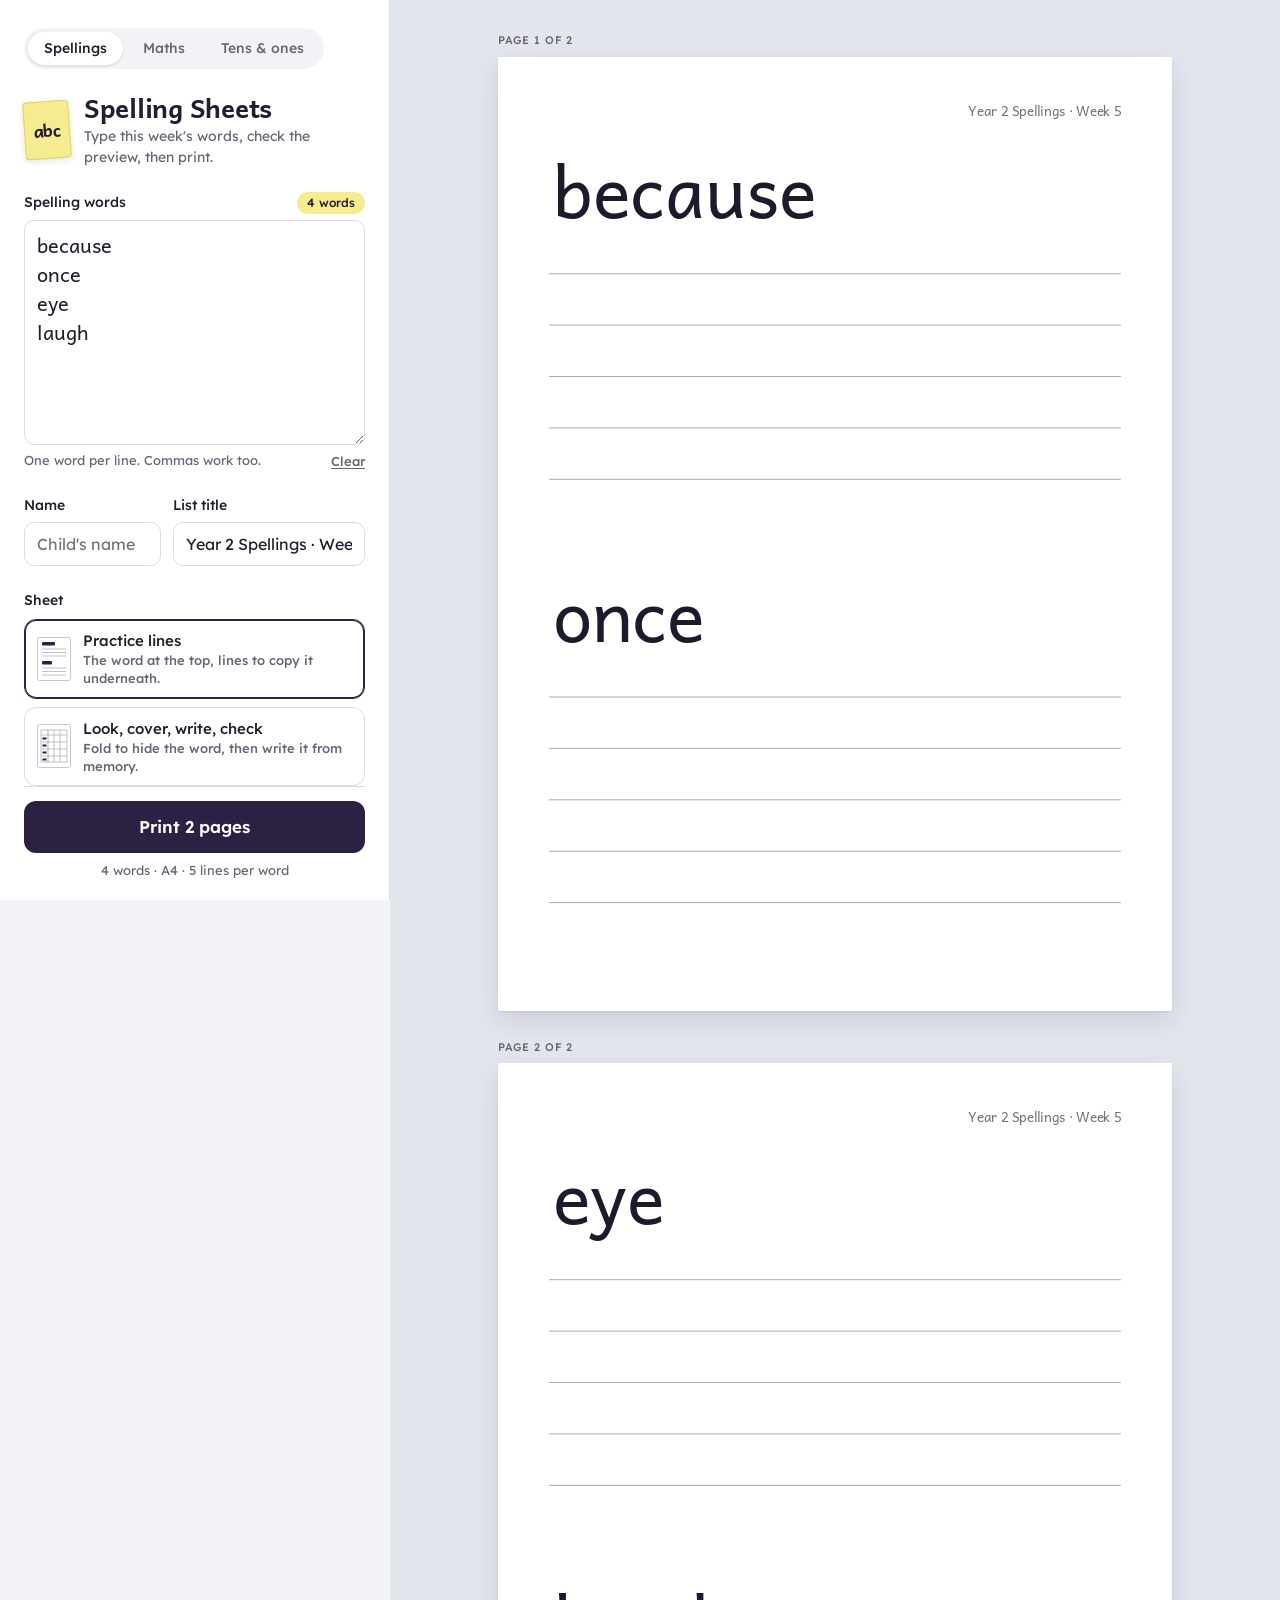
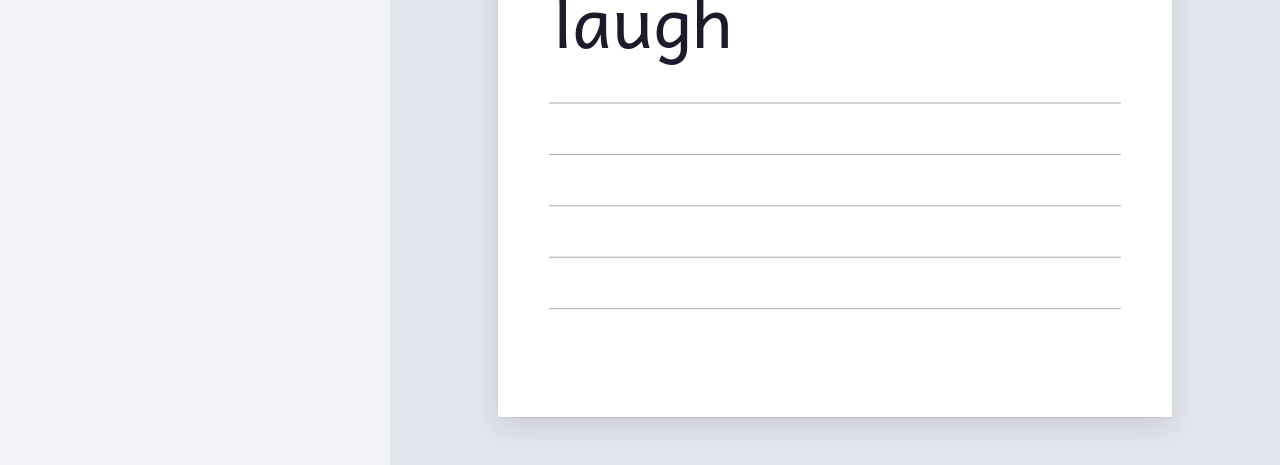
==== commit e8ca92aa: "Add Tens and Ones page for Year 2 place value New tens-and-ones.html prints four mixed Year 2 place " ====
--- a/index.html
+++ b/index.html
@@ -46,8 +46,9 @@
 <div class="app">
   <form class="panel" id="controls" autocomplete="off" novalidate>
     <nav class="switch" aria-label="Sheets">
-      <a href="./" aria-current="page">Spellings</a>
+      <a href="index.html" aria-current="page">Spellings</a>
       <a href="maths.html">Maths</a>
+      <a href="tens-and-ones.html">Tens &amp; ones</a>
     </nav>
 
     <header class="brand">
